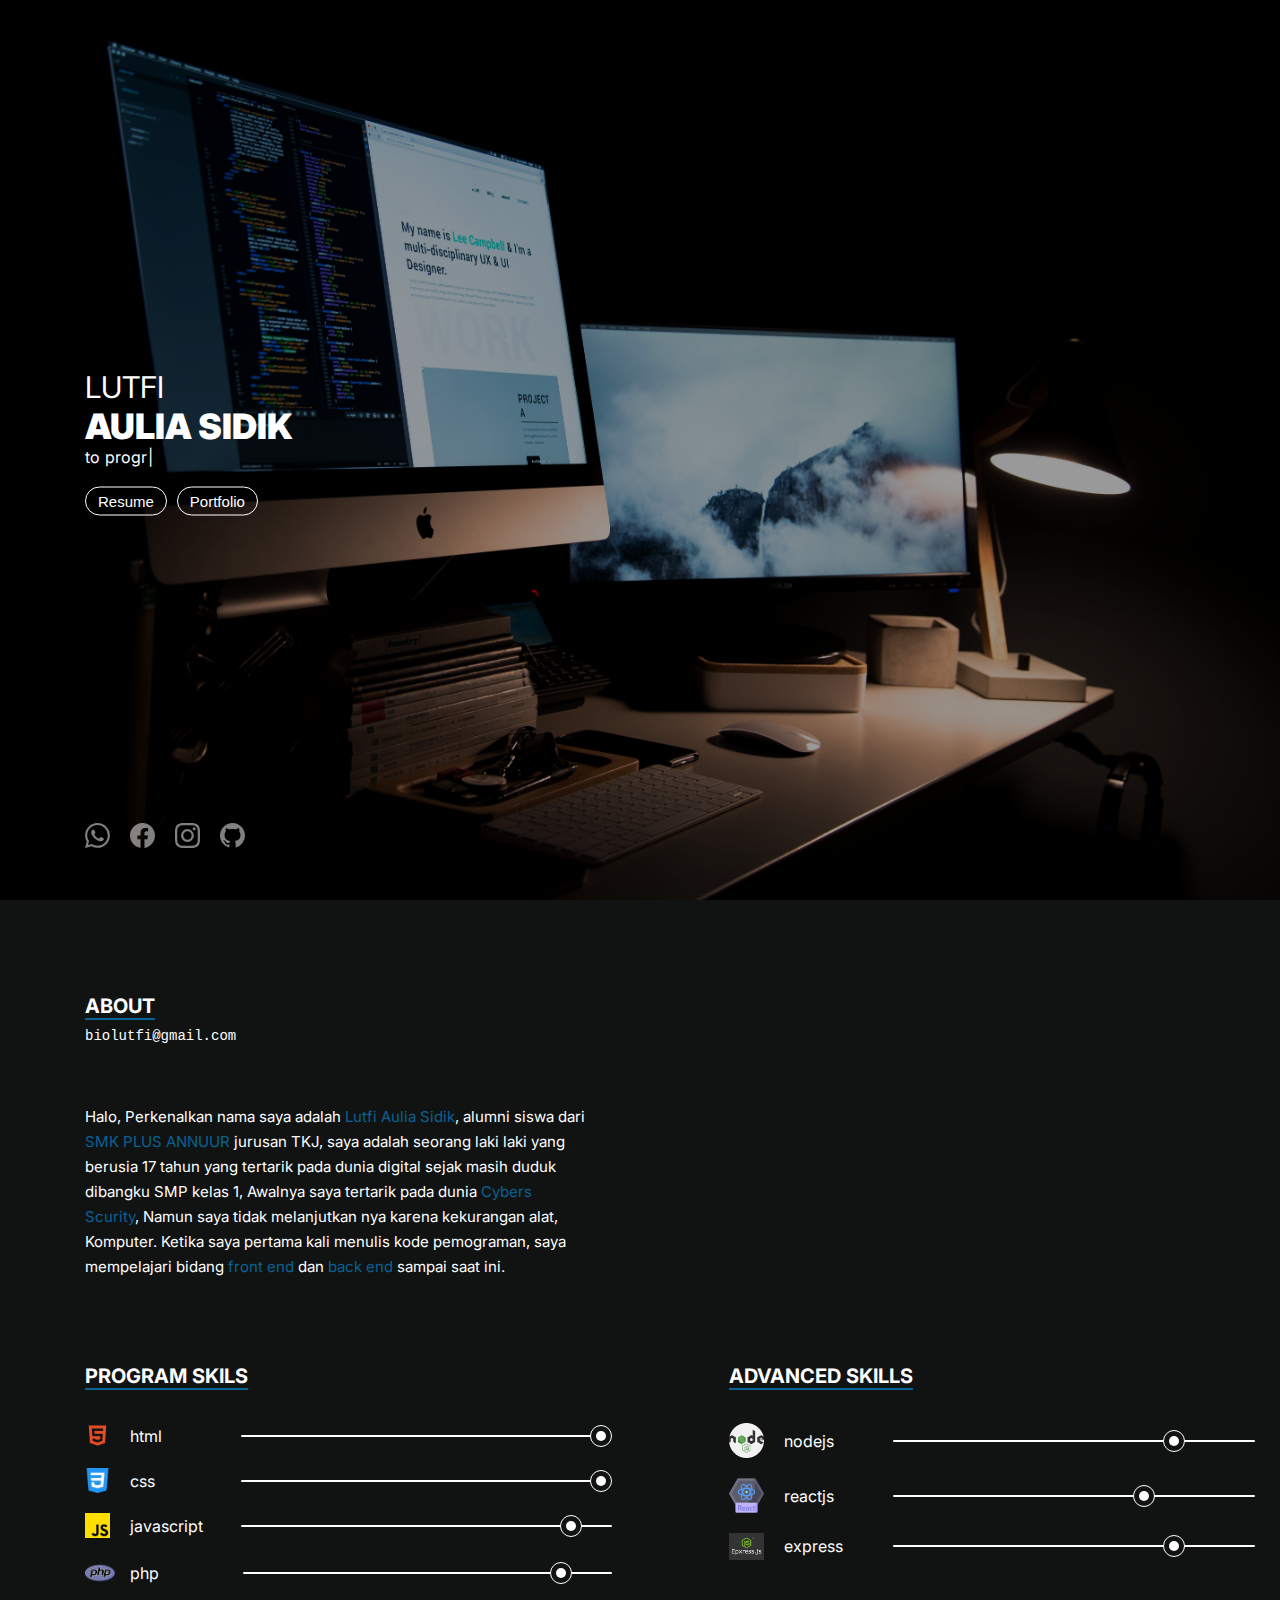
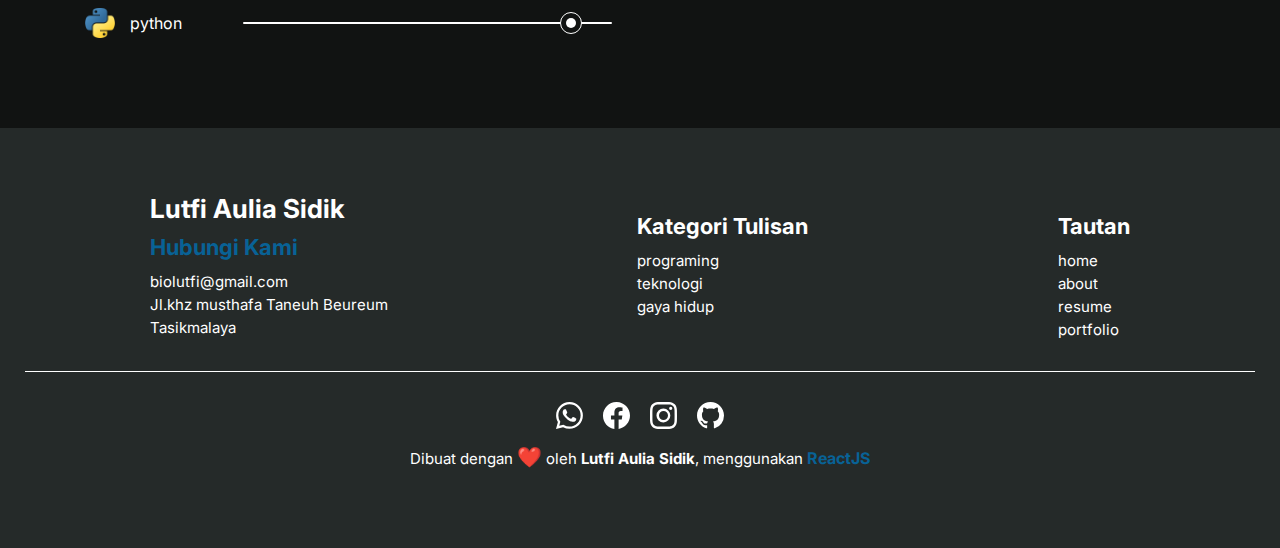
==== index.html @ 2c3f4a8e "a" ====
<!doctype html><html lang="en"><head><meta charset="utf-8"/><link rel="icon" href="/favicon.ico"/><meta name="viewport" content="width=device-width,initial-scale=1"/><meta name="theme-color" content="#111312"/><title>web portfolio | lutfi aulia sidik</title><script defer="defer" src="/static/js/main.6907d106.js"></script><link href="/static/css/main.19823d0f.css" rel="stylesheet"></head><body><div id="root"></div></body></html>
---- static/css/main.19823d0f.css ----
@import url(http://fonts.cdnfonts.com/css/chunkfive);@import url(https://fonts.googleapis.com/css2?family=Inter:wght@200;300;400;500;600;700&display=swap);.container.about{padding:90px 25px 10px}.container.resume{padding:25px}.about div>h1,.resume div>h1{border-bottom:2px solid var(--color-light);color:var(--color-default);display:inline;font-size:20px;text-transform:uppercase}.about div>p:nth-child(2){color:var(--color-default);font-family:monospace;font-size:14px;padding:10px 0}.about div>p:nth-child(3){color:var(--color-default);font-size:15px;line-height:25px;padding:50px 0}.about div>p>span,.about div>p>span a{color:var(--color-light)}.resume>div>ul{padding:25px 0 55px}.resume>div>ul li img{display:block}.resume>div:first-child>ul li:first-child img,.resume>div:first-child>ul li:nth-child(2) img,.resume>div:first-child>ul li:nth-child(3) img{width:25px}.resume>div:first-child>ul li:nth-child(4) img,.resume>div:first-child>ul li:nth-child(5) img{width:30px}.resume>div>ul li{align-items:center;color:var(--color-default);display:flex;padding:10px 0}.resume>div>ul li:first-child,.resume>div>ul li:nth-child(2),.resume>div>ul li:nth-child(3){gap:20px}.resume>div>ul li:nth-child(4),.resume>div>ul li:nth-child(5){gap:15px}.resume>div>ul li>p{width:130px}.resume>div>ul li:nth-child(4)>p,.resume>div>ul li:nth-child(5)>p{width:140px}.resume>div>ul li>span{background:var(--color-default);border-radius:20px;display:inline-block;height:2px;position:relative;width:100%}.resume>div>ul li>span:before{background:var(--background-default);border:1px solid var(--color-default);height:20px;top:-10px;width:20px}.resume>div>ul li>span:after,.resume>div>ul li>span:before{border-radius:50%;content:"";display:block;position:absolute}.resume>div>ul li>span:after{background:var(--color-default);height:10px;left:6px;top:-4px;width:10px}.resume>div:first-child>ul li:first-child>span:before,.resume>div:first-child>ul li:nth-child(2)>span:before{right:0}.resume>div:first-child>ul li:first-child>span:after,.resume>div:first-child>ul li:nth-child(2)>span:after{left:calc(100% - 16px)}.resume>div:first-child>ul li:nth-child(3)>span:before{right:30px}.resume>div:first-child>ul li:nth-child(3)>span:after{left:calc(100% - 46px)}.resume>div:first-child>ul li:nth-child(4)>span:before{right:40px}.resume>div:first-child>ul li:nth-child(4)>span:after{left:calc(100% - 56px)}.resume>div:first-child>ul li:nth-child(5)>span:before{right:30px}.resume>div:first-child>ul li:nth-child(5)>span:after{left:calc(100% - 46px)}.resume>div:nth-child(2)>ul li img{width:35px}.resume>div:nth-child(2)>ul li:first-child>span:before{right:70px}.resume>div:nth-child(2)>ul li:first-child>span:after{left:calc(100% - 86px)}.resume>div:nth-child(2)>ul li:nth-child(2)>span:before{right:100px}.resume>div:nth-child(2)>ul li:nth-child(2)>span:after{left:calc(100% - 116px)}.resume>div:nth-child(2)>ul li:nth-child(3)>span:before{right:70px}.resume>div:nth-child(2)>ul li:nth-child(3)>span:after{left:calc(100% - 86px)}@media screen and (min-width:700px){.container.about,.container.resume{padding-left:35px}.container.about>div{max-width:500px}.resume{display:flex;gap:10%;justify-content:space-between}.resume>div{width:100%}}@media screen and (min-width:1035px){.container.about,.container.resume{padding-left:55px}}@media screen and (min-width:1200px){.container.about,.container.resume{padding-left:85px}}.container.nav{-webkit-backdrop-filter:blur(3px);backdrop-filter:blur(3px);background:rgba(17,19,18,.3);border-bottom:.8px solid #000;padding:20px 25px;position:fixed;top:0;-webkit-transform:translateY(-200px);transform:translateY(-200px);transition:all .5s ease;width:100%;z-index:999}.container.nav.nav-active{-webkit-transform:translateY(0);transform:translateY(0)}.nav>ul{display:flex;justify-content:space-between}.nav>ul li{color:var(--color-default);cursor:pointer;font-size:15px;text-transform:capitalize}.container.header figure>figcaption{padding:0 25px}.header>figure{position:relative}.header>figure img{-webkit-filter:brightness(.6);filter:brightness(.6);height:100vh;object-fit:cover;width:100%}.header>figure figcaption{position:absolute;top:50%;-webkit-transform:translateY(-50%);transform:translateY(-50%)}.header>figure figcaption p{color:var(--color-default)}.header>figure figcaption p:first-child{font-size:30px;text-transform:uppercase}.header>figure figcaption p:first-child>span{display:flex;font-size:35px;font-weight:900}.header>figure figcaption>ul{display:flex;gap:10px;margin:20px 0}.header>figure figcaption>ul li button{background:transparent;border:1px solid var(--color-default);border-radius:20px;color:var(--color-default);cursor:pointer;font-size:15px;padding:5px 12px;text-transform:capitalize}.header>figure figcaption p:nth-child(2){display:flex;gap:5px}.icons{bottom:50px;left:25px;position:absolute;z-index:999}.icons ul{display:flex;gap:20px}.icons ul li a{color:hsla(0,0%,100%,.5);display:block;font-size:25px}@media screen and (min-width:700px){.container.header figure>figcaption,.container.nav{padding-left:35px}.icons{left:35px}.nav>ul{gap:50px;justify-content:flex-start}}@media screen and (min-width:1035px){.container.header figure>figcaption,.container.nav{padding-left:55px}.icons{left:55px}}@media screen and (min-width:1200px){.container.header figure>figcaption,.container.nav{padding-left:85px}.icons{left:85px}}.container.buttonArrow{-webkit-backdrop-filter:blur(3px);backdrop-filter:blur(3px);background:hsla(0,0%,100%,.3);border-radius:50%;bottom:25px;height:50px;opacity:0;position:fixed;right:25px;-webkit-transform:scale(0);transform:scale(0);transition:all .3s ease;width:50px;z-index:999}.buttonArrow{color:var(--background-default);font-size:25px;line-height:55px;text-align:center}.container.buttonArrow.button-active{opacity:1;-webkit-transform:scale(1);transform:scale(1)}.container.footer{background:#252a29;padding:65px 25px}.footer ul h1{color:var(--color-default);font-size:26px;text-transform:capitalize}.footer ul:first-child h2{color:var(--color-light);font-size:22px;margin:10px 0;text-transform:capitalize}.footer ul li{color:var(--color-default);font-size:15px;line-height:23px}.footer ul:nth-child(2) h2,.footer ul:nth-child(3) h2{color:var(--color-default);font-size:22px;margin:20px 0 10px;text-transform:capitalize}.footer>span{background:var(--color-default);display:block;height:1px;margin:30px 0;width:100%}#icons ul{display:flex;gap:20px;justify-content:center}#icons ul li{font-size:27px}#icons ul li a,#icons>p{color:var(--color-default)}#icons>p{font-size:15px;margin:14px 0;text-align:center}#icons p span:first-child{color:red;font-size:20px}#icons p span:nth-child(2){font-weight:700}#icons p span:nth-child(3){color:var(--color-light);font-size:16px;font-weight:700}@media screen and (min-width:700px){.footer div:first-child{align-items:flex-start;display:flex;justify-content:space-around}}*{box-sizing:border-box;list-style:none;margin:0;padding:0;text-decoration:none}:root{--color-default:#fff;--color-dark:#0f172a;--color-light:#086296;--background-default:#111312}body{background:#111312;background:var(--background-default);font-family:Inter,sans-serif}
/*# sourceMappingURL=main.19823d0f.css.map*/
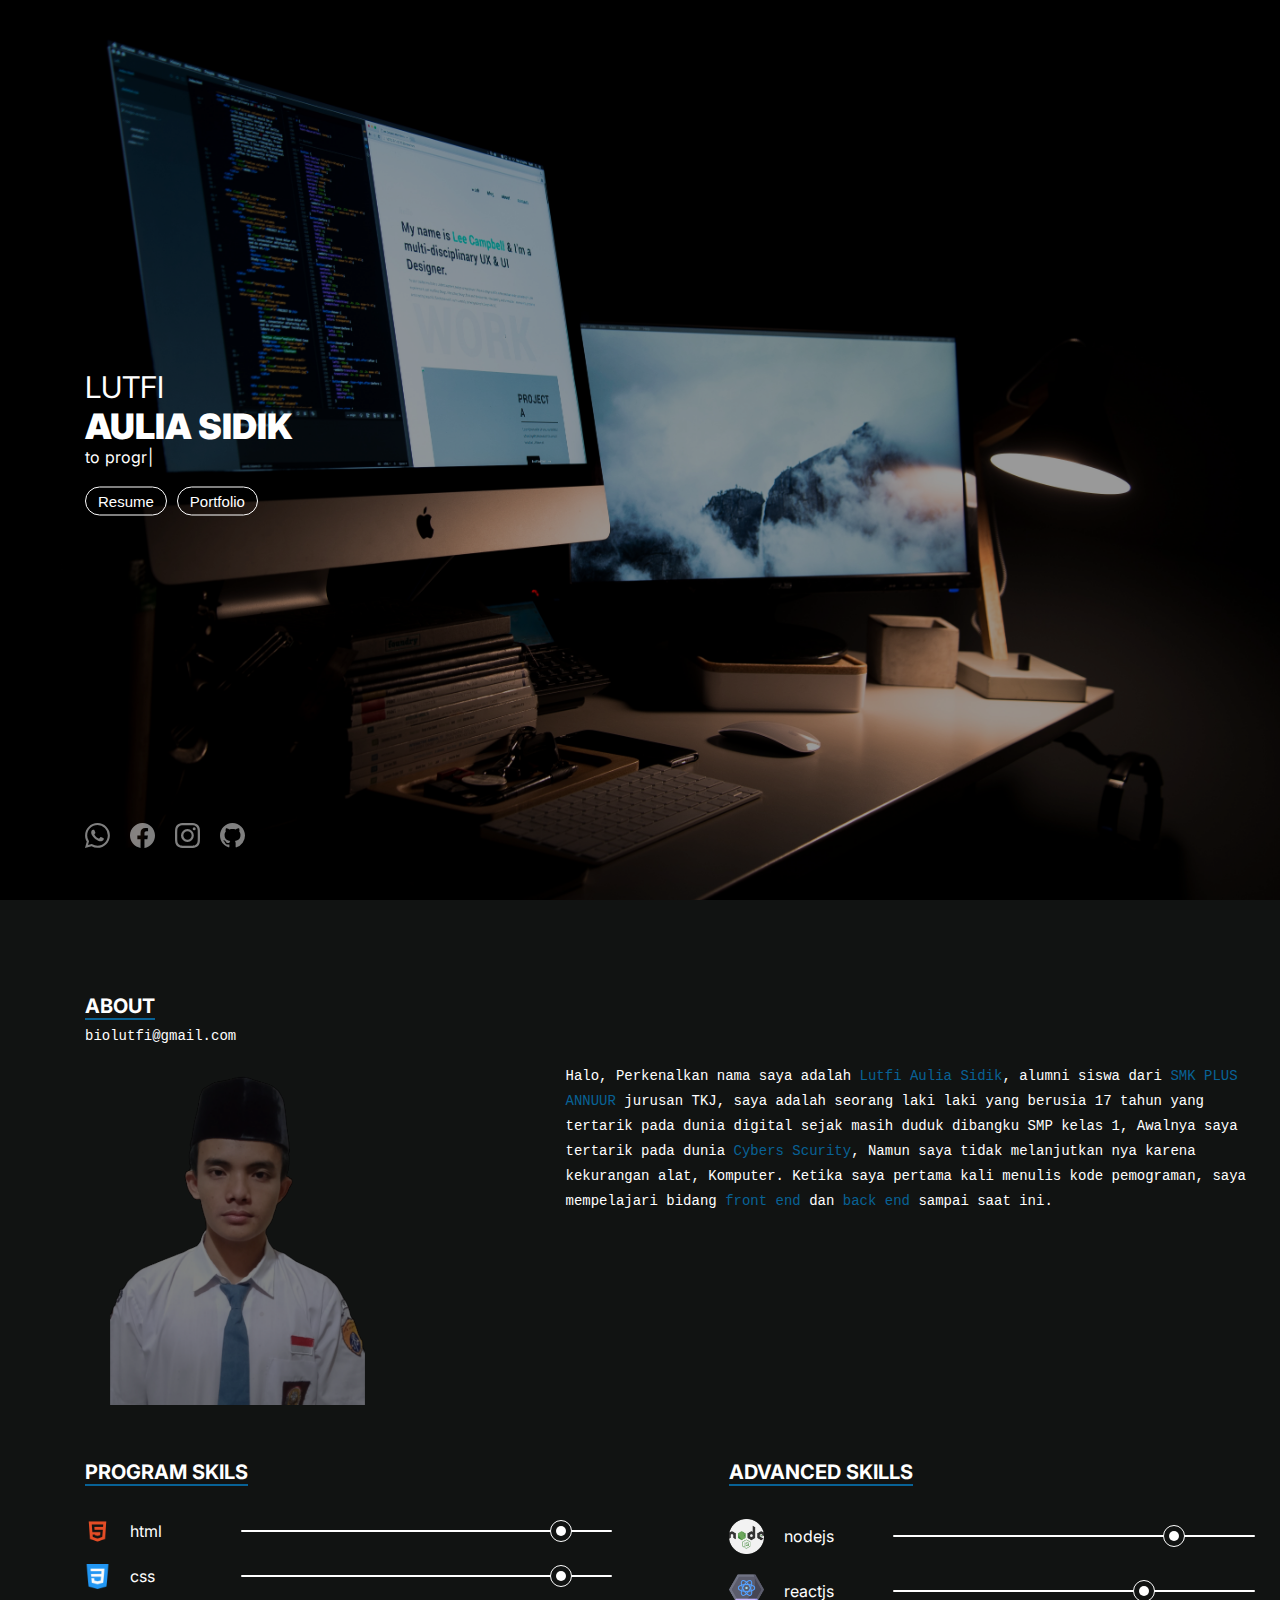
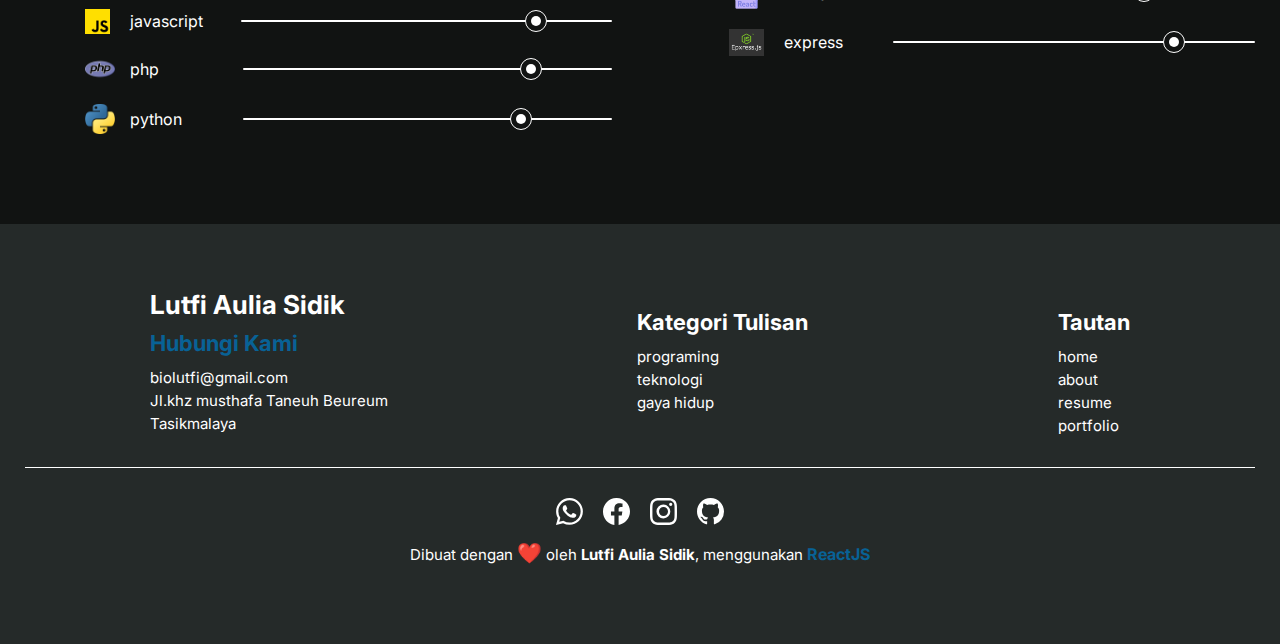
==== commit 7a6c7b72: "update" ====
--- a/index.html
+++ b/index.html
@@ -1 +1 @@
-<!doctype html><html lang="en"><head><meta charset="utf-8"/><link rel="icon" href="/favicon.ico"/><meta name="viewport" content="width=device-width,initial-scale=1"/><meta name="theme-color" content="#111312"/><title>web portfolio | lutfi aulia sidik</title><script defer="defer" src="/static/js/main.6907d106.js"></script><link href="/static/css/main.19823d0f.css" rel="stylesheet"></head><body><div id="root"></div></body></html>+<!doctype html><html lang="en"><head><meta charset="utf-8"/><link rel="icon" href="/favicon.ico"/><meta name="viewport" content="width=device-width,initial-scale=1"/><meta name="theme-color" content="#111312"/><title>web portfolio | lutfi aulia sidik</title><script defer="defer" src="/static/js/main.17528e12.js"></script><link href="/static/css/main.4980f3fd.css" rel="stylesheet"></head><body><div id="root"></div></body></html>--- a/static/css/main.4980f3fd.css
+++ b/static/css/main.4980f3fd.css
@@ -0,0 +1,2 @@
+@import url(http://fonts.cdnfonts.com/css/chunkfive);@import url(https://fonts.googleapis.com/css2?family=Inter:wght@200;300;400;500;600;700&display=swap);.container.about{padding:90px 25px 10px}.container.resume{padding:25px}.about div h1,.resume div h1{border-bottom:2px solid var(--color-light);color:var(--color-default);display:inline;font-size:20px;text-transform:uppercase}.about div p:nth-child(2){color:var(--color-default);font-family:monospace;font-size:14px;padding:10px 0}.flex p{color:var(--color-default);font-size:15px;line-height:25px;padding:50px 0}.about div div p>span,.about div div p>span a{color:var(--color-light)}.flex figure img{display:block;-webkit-filter:brightness(.5);filter:brightness(.5);margin:20px 0;width:305px}.resume>div>ul{padding:25px 0 55px}.resume>div>ul li img{display:block}.resume>div:first-child>ul li:first-child img,.resume>div:first-child>ul li:nth-child(2) img,.resume>div:first-child>ul li:nth-child(3) img{width:25px}.resume>div:first-child>ul li:nth-child(4) img,.resume>div:first-child>ul li:nth-child(5) img{width:30px}.resume>div>ul li{align-items:center;color:var(--color-default);display:flex;padding:10px 0}.resume>div>ul li:first-child,.resume>div>ul li:nth-child(2),.resume>div>ul li:nth-child(3){gap:20px}.resume>div>ul li:nth-child(4),.resume>div>ul li:nth-child(5){gap:15px}.resume>div>ul li>p{width:130px}.resume>div>ul li:nth-child(4)>p,.resume>div>ul li:nth-child(5)>p{width:140px}.resume>div>ul li>span{background:var(--color-default);border-radius:20px;display:inline-block;height:2px;position:relative;width:100%}.resume>div>ul li>span:before{background:var(--background-default);border:1px solid var(--color-default);height:20px;top:-10px;width:20px}.resume>div>ul li>span:after,.resume>div>ul li>span:before{border-radius:50%;content:"";display:block;position:absolute}.resume>div>ul li>span:after{background:var(--color-default);height:10px;left:6px;top:-4px;width:10px}.resume>div:first-child>ul li:first-child>span:before,.resume>div:first-child>ul li:nth-child(2)>span:before{right:40px}.resume>div:first-child>ul li:first-child>span:after,.resume>div:first-child>ul li:nth-child(2)>span:after{left:calc(100% - 56px)}.resume>div:first-child>ul li:nth-child(3)>span:before{right:65px}.resume>div:first-child>ul li:nth-child(3)>span:after{left:calc(100% - 81px)}.resume>div:first-child>ul li:nth-child(4)>span:before{right:70px}.resume>div:first-child>ul li:nth-child(4)>span:after{left:calc(100% - 86px)}.resume>div:first-child>ul li:nth-child(5)>span:before{right:80px}.resume>div:first-child>ul li:nth-child(5)>span:after{left:calc(100% - 96px)}.resume>div:nth-child(2)>ul li img{width:35px}.resume>div:nth-child(2)>ul li:first-child>span:before{right:70px}.resume>div:nth-child(2)>ul li:first-child>span:after{left:calc(100% - 86px)}.resume>div:nth-child(2)>ul li:nth-child(2)>span:before{right:100px}.resume>div:nth-child(2)>ul li:nth-child(2)>span:after{left:calc(100% - 116px)}.resume>div:nth-child(2)>ul li:nth-child(3)>span:before{right:70px}.resume>div:nth-child(2)>ul li:nth-child(3)>span:after{left:calc(100% - 86px)}@media screen and (min-width:700px){.container.about,.container.resume{padding-left:35px}.resume{display:flex;gap:10%;justify-content:space-between}.resume>div{width:100%}.flex{align-items:flex-start;display:flex;gap:15%;justify-content:space-around}}@media screen and (min-width:1035px){.container.about,.container.resume{padding-left:55px}}@media screen and (min-width:1200px){.container.about,.container.resume{padding-left:85px}}.container.nav{-webkit-backdrop-filter:blur(3px);backdrop-filter:blur(3px);background:rgba(17,19,18,.3);border-bottom:.8px solid #000;padding:20px 25px;position:fixed;top:0;-webkit-transform:translateY(-200px);transform:translateY(-200px);transition:all .5s ease;width:100%;z-index:999}.container.nav.nav-active{-webkit-transform:translateY(0);transform:translateY(0)}.nav>ul{display:flex;justify-content:space-between}.nav>ul li{color:var(--color-default);cursor:pointer;font-size:15px;text-transform:capitalize}.container.header figure>figcaption{padding:0 25px}.header>figure{position:relative}.header>figure img{-webkit-filter:brightness(.6);filter:brightness(.6);height:100vh;object-fit:cover;width:100%}.header>figure figcaption{position:absolute;top:50%;-webkit-transform:translateY(-50%);transform:translateY(-50%)}.header>figure figcaption p{color:var(--color-default)}.header>figure figcaption p:first-child{font-size:30px;text-transform:uppercase}.header>figure figcaption p:first-child>span{display:flex;font-size:35px;font-weight:900}.header>figure figcaption>ul{display:flex;gap:10px;margin:20px 0}.header>figure figcaption>ul li button{background:transparent;border:1px solid var(--color-default);border-radius:20px;color:var(--color-default);cursor:pointer;font-size:15px;padding:5px 12px;text-transform:capitalize}.header>figure figcaption p:nth-child(2){display:flex;gap:5px}.icons{bottom:50px;left:25px;position:absolute;z-index:999}.icons ul{display:flex;gap:20px}.icons ul li a{color:hsla(0,0%,100%,.5);display:block;font-size:25px}@media screen and (min-width:700px){.container.header figure>figcaption,.container.nav{padding-left:35px}.icons{left:35px}.nav>ul{gap:50px;justify-content:flex-start}}@media screen and (min-width:1035px){.container.header figure>figcaption,.container.nav{padding-left:55px}.icons{left:55px}}@media screen and (min-width:1200px){.container.header figure>figcaption,.container.nav{padding-left:85px}.icons{left:85px}}.container.buttonArrow{-webkit-backdrop-filter:blur(3px);backdrop-filter:blur(3px);background:hsla(0,0%,100%,.3);border-radius:50%;bottom:25px;height:50px;opacity:0;position:fixed;right:25px;-webkit-transform:scale(0);transform:scale(0);transition:all .3s ease;width:50px;z-index:999}.buttonArrow{color:var(--background-default);font-size:25px;line-height:55px;text-align:center}.container.buttonArrow.button-active{opacity:1;-webkit-transform:scale(1);transform:scale(1)}.container.footer{background:#252a29;padding:65px 25px}.footer ul h1{color:var(--color-default);font-size:26px;text-transform:capitalize}.footer ul:first-child h2{color:var(--color-light);font-size:22px;margin:10px 0;text-transform:capitalize}.footer ul li{color:var(--color-default);font-size:15px;line-height:23px}.footer ul:nth-child(2) h2,.footer ul:nth-child(3) h2{color:var(--color-default);font-size:22px;margin:20px 0 10px;text-transform:capitalize}.footer>span{background:var(--color-default);display:block;height:1px;margin:30px 0;width:100%}#icons ul{display:flex;gap:20px;justify-content:center}#icons ul li{font-size:27px}#icons ul li a,#icons>p{color:var(--color-default)}#icons>p{font-size:15px;margin:14px 0;text-align:center}#icons p span:first-child{color:red;font-size:20px}#icons p span:nth-child(2){font-weight:700}#icons p span:nth-child(3){color:var(--color-light);font-size:16px;font-weight:700}@media screen and (min-width:700px){.footer div:first-child{align-items:flex-start;display:flex;justify-content:space-around}}*{box-sizing:border-box;list-style:none;margin:0;padding:0;text-decoration:none}:root{--color-default:#fff;--color-dark:#0f172a;--color-light:#086296;--background-default:#111312}body{background:#111312;background:var(--background-default);font-family:Inter,sans-serif}
+/*# sourceMappingURL=main.4980f3fd.css.map*/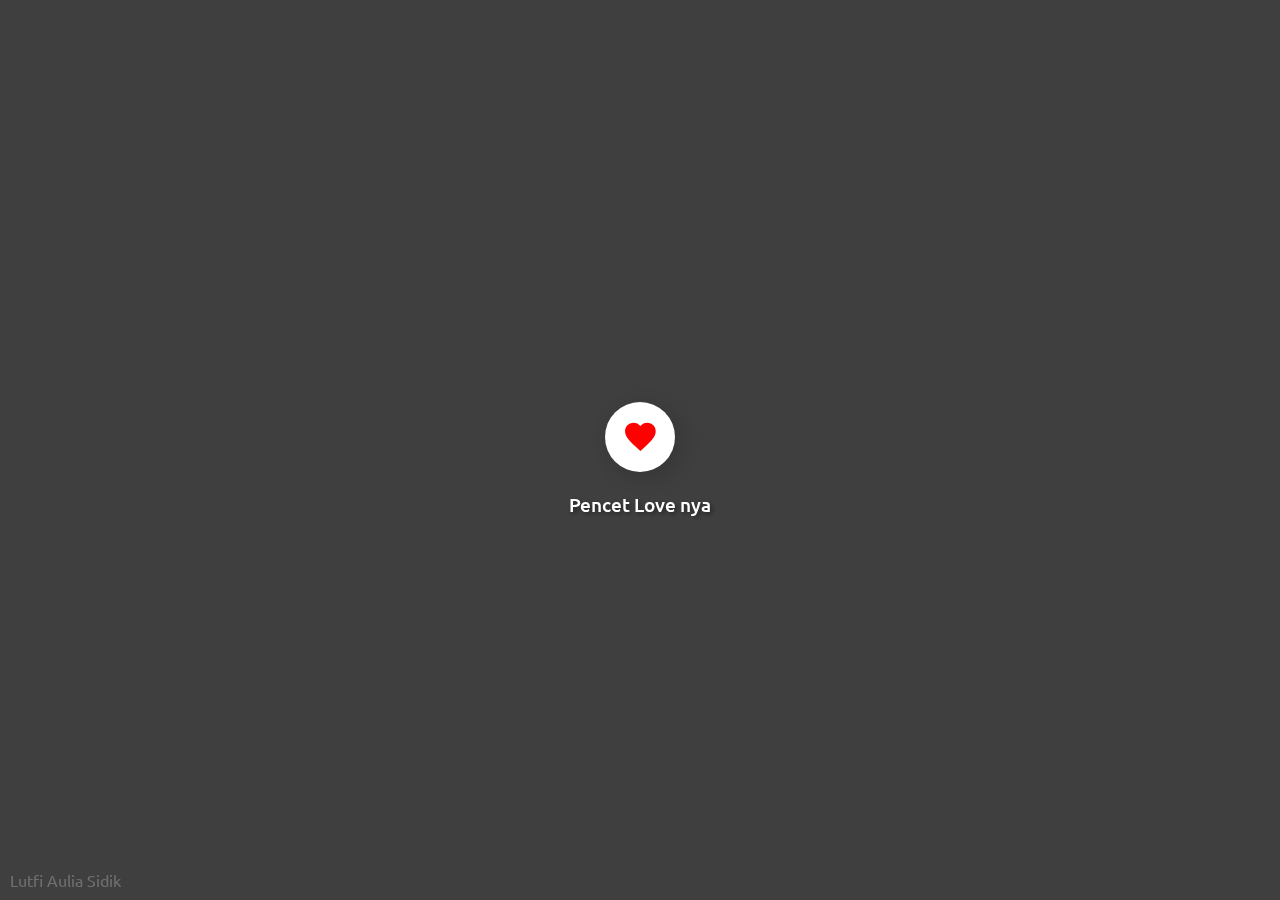
==== commit dcc30ffd: "Update and rename ultah.html to index.html" ====
--- a/index.html
+++ b/index.html
@@ -1 +1,152 @@
-<!doctype html><html lang="en"><head><meta charset="utf-8"/><link rel="icon" href="/favicon.ico"/><meta name="viewport" content="width=device-width,initial-scale=1"/><meta name="theme-color" content="#111312"/><title>web portfolio | lutfi aulia sidik</title><script defer="defer" src="/static/js/main.17528e12.js"></script><link href="/static/css/main.4980f3fd.css" rel="stylesheet"></head><body><div id="root"></div></body></html>+<!DOCTYPE html>
+<html lang="en">
+  <head>
+    <meta charset="UTF-8" />
+    <meta http-equiv="X-UA-Compatible" content="IE=edge" />
+    <meta name="viewport" content="width=device-width, initial-scale=1.0" />
+    <link rel="preconnect" href="https://fonts.googleapis.com" /><link rel="preconnect" href="https://fonts.gstatic.com" crossorigin /><link rel="stylesheet" href="https://fonts.googleapis.com/icon?family=Material+Icons+Sharp" /><script src="https://ajax.googleapis.com/ajax/libs/jquery/3.5.1/jquery.min.js"></script><script src="https://cdn.jsdelivr.net/npm/sweetalert2@11.4.4/dist/sweetalert2.all.min.js"></script><style>@import url("https://fonts.googleapis.com/icon?family=Material+Icons+Sharp"); @import url("https://fonts.googleapis.com/css2?family=Ubuntu:wght@400;500;700&display=swap"); * { padding: 0; margin: 0; font-family: "Ubuntu"; } p.cr { position: fixed; z-index: 9998; bottom: 10px; left: 10px; color: white; opacity: 0.25; display: block; font-size: 0.9;} p.cr::after { content: "Lutfi Aulia Sidik"; } .preload { position: fixed; z-index: 9999; top: 0; bottom: 0; left: 0; right: 0; background: black; display: flex; justify-content: center; align-items: center; } .preload p { color: #fff; animation: load 3s ease; -webkit-animation: load 1s ease infinite; } @keyframes load { 0% { opacity: 1; } 50% { opacity: 0.2; } 100% { opacity: 1; } } .bg { position: fixed; z-index: -1; top: 0; left: 0; bottom: 0; right: 0; background-color: black; } .content .open { position: fixed; z-index: 10; top: 0; left: 0; right: 0; bottom: 0; display: flex; align-items: center; justify-content: center; overflow-x: hidden; background-color: black; background-size: cover; } .content .open div { display: flex; flex-direction: column; align-items: center; justify-content: center; } .content .open div.lope { height: 70px; width: 70px; margin: 20px 0; background: rgb(255, 255, 255); display: flex; align-items: center; justify-content: center; cursor: pointer; border-radius: 50%; -webkit-border-radius: 50%; -moz-border-radius: 50%; -ms-border-radius: 50%; -o-border-radius: 50%; animation: anm 1s infinite ease; -webkit-animation: anm 1s infinite ease; box-shadow: 5px 5px 30px rgba(0, 0, 0, 0.2); } .content .open i { font-size: 2.3em; color: red; } .content .open h3 { font-weight: 500; color: white; text-shadow: 2px 2px 5px rgba(0, 0, 0, 0.5); } .content .main .foto { width: 200px; margin: auto; margin-top: 50px; padding: 10px; box-sizing: border-box; border-radius: 30px; display: flex; justify-content: center; align-items: center; border: white 4px dashed; transform: rotateY(90deg); -webkit-transform: rotateY(90deg); -moz-transform: rotateY(90deg); -ms-transform: rotateY(90deg); -o-transform: rotateY(90deg); opacity: 0; transition: all 1.5s ease; -webkit-transition: all 1.5s ease; -moz-transition: all 1.5s ease; -ms-transition: all 1.5s ease; -o-transition: all 1.5s ease; -webkit-border-radius: 30px; -moz-border-radius: 30px; -ms-border-radius: 30px; -o-border-radius: 30px; } .content .main .foto img { width: 100%; border-radius: 20px; -webkit-border-radius: 20px; -moz-border-radius: 20px; -ms-border-radius: 20px; -o-border-radius: 20px; } @keyframes anm { 0% { transform: scale(1); -webkit-transform: scale(1); -moz-transform: scale(1); -ms-transform: scale(1); -o-transform: scale(1); } 50% { transform: scale(1.05); -webkit-transform: scale(1.05); -moz-transform: scale(1.05); -ms-transform: scale(1.05); -o-transform: scale(1.05); } 100% { transform: scale(1); -webkit-transform: scale(1); -moz-transform: scale(1); -ms-transform: scale(1); -o-transform: scale(1); } } .main .hia { display: flex; justify-content: center; } .hai { margin: 30px auto 20px auto; font-size: 1.1em; font-weight: 500; color: white; display: inline-block; text-shadow: 2px 2px 5px rgba(0, 0, 0, 0.5); transition: all 0.7s; transform: translateY(20px); opacity: 0; -webkit-transition: all 0.7s; -moz-transition: all 0.7s; -ms-transition: all 0.7s; -o-transition: all 0.7s; -webkit-transform: translateY(20px); -moz-transform: translateY(20px); -ms-transform: translateY(20px); -o-transform: translateY(20px); } .pesan { font-size: 1.03em; margin: 0 15px; color: white; text-align: center; text-shadow: 2px 2px 5px rgba(0, 0, 0, 0.5); background: rgb(0, 0, 0, 0.2); padding: 25px; border-radius: 20px; border: dotted 4px white; opacity: 0; transition: all 2s ease; -webkit-transition: all 2s ease; -moz-transition: all 2s ease; -ms-transition: all 2s ease; -o-transition: all 2s ease; } .main .kado { transform: translateY(20px); -webkit-transform: translateY(20px); -moz-transform: translateY(20px); -ms-transform: translateY(20px); -o-transform: translateY(20px); transition: all 0.7s ease; -webkit-transition: all 0.7s ease; -moz-transition: all 0.7s ease; -ms-transition: all 0.7s ease; -o-transition: all 0.7s ease; opacity: 0; } .main .kado img { height: 60px; display: block; margin: 40px auto 0 auto; animation: loncat 5s infinite; -webkit-animation: loncat 3.5s infinite ease; } .main .kado p { font-size: 1em; text-align: center; margin-top: 10px; margin-bottom: 50px; color: #fff; text-shadow: 2px 2px 5px rgba(0, 0, 0, 0.5); } @keyframes loncat { 0% { transform: translateY(0); -webkit-transform: translateY(0); -moz-transform: translateY(0); -ms-transform: translateY(0); -o-transform: translateY(0); } 19% { transform: translateY(0); -webkit-transform: translateY(0); -moz-transform: translateY(0); -ms-transform: translateY(0); -o-transform: translateY(0); } 35% { transform: translateY(-10px); -webkit-transform: translateY(-10px); -moz-transform: translateY(-10px); -ms-transform: translateY(-10px); -o-transform: translateY(-10px); } 48% { transform: translateY(0); -webkit-transform: translateY(0); -moz-transform: translateY(0); -ms-transform: translateY(0); -o-transform: translateY(0); } 60% { transform: translateY(-7px); -webkit-transform: translateY(-7px); -moz-transform: translateY(-7px); -ms-transform: translateY(-7px); -o-transform: translateY(-7px); } 69% { transform: translateY(0); -webkit-transform: translateY(0); -moz-transform: translateY(0); -ms-transform: translateY(0); -o-transform: translateY(0); } 75% { transform: translateY(-5px); -webkit-transform: translateY(-5px); -moz-transform: translateY(-5px); -ms-transform: translateY(-5px); -o-transform: translateY(-5px); } 81% { transform: translateY(0); -webkit-transform: translateY(0); -moz-transform: translateY(0); -ms-transform: translateY(0); -o-transform: translateY(0); } 85% { transform: translateY(-3px); -webkit-transform: translateY(-3px); -moz-transform: translateY(-3px); -ms-transform: translateY(-3px); -o-transform: translateY(-3px); } 87% { transform: translateY(0); -webkit-transform: translateY(0); -moz-transform: translateY(0); -ms-transform: translateY(0); -o-transform: translateY(0); } 90% { transform: translateY(-1px); -webkit-transform: translateY(-1px); -moz-transform: translateY(-1px); -ms-transform: translateY(-1px); -o-transform: translateY(-1px); } 92% { transform: translateY(0); -webkit-transform: translateY(0); -moz-transform: translateY(0); -ms-transform: translateY(0); -o-transform: translateY(0); } 100% { transform: translateY(0); -webkit-transform: translateY(0); -moz-transform: translateY(0); -ms-transform: translateY(0); -o-transform: translateY(0); } } .modal { position: fixed; height: 100vh; width: 100vw; top: 60vh; opacity: 0; background: white; text-align: center; display: none; justify-content: center; padding-top: 100px; transition: all 300ms ease; -webkit-transition: all 300ms ease; -moz-transition: all 300ms ease; -ms-transition: all 300ms ease; -o-transition: all 300ms ease; } /* .modal .hadiah { display: none; } */ .modal i { position: absolute; right: 15px; top: 15px; font-weight: 900; cursor: pointer; font-size: 2em; transition: all 0.3s ease; -webkit-transition: all 0.3s ease; -moz-transition: all 0.3s ease; -ms-transition: all 0.3s ease; -o-transition: all 0.3s ease; } .modal h3 { font-size: 1.4em; color: rgb(56, 56, 56); } .modal p { font-size: 1.2em; margin-top: 5px; margin-bottom: 30px; color: rgb(56, 56, 56); } .modal .pilihkado div { background: rgb(245, 245, 245); border: dashed 3px #b983ff; display: inline-flex; position: relative; margin: 20px; padding: 20px; border-radius: 15px; cursor: pointer; -webkit-border-radius: 15px; -moz-border-radius: 15px; -ms-border-radius: 15px; -o-border-radius: 15px; transition: all 300ms ease; -webkit-transition: all 300ms ease; -moz-transition: all 300ms ease; -ms-transition: all 300ms ease; -o-transition: all 300ms ease; box-shadow: 3px 3px 10px rgba(0, 0, 0, 0.2); } .modal .pilihkado div:hover { transform: scale(0.98); box-shadow: none; -webkit-transform: scale(0.98); -moz-transform: scale(0.98); -ms-transform: scale(0.98); -o-transform: scale(0.98); } .modal .pilihkado img { height: 90px; } .modal .pilihkado p { font-weight: 600; font-size: 1em; position: absolute; margin: 0; left: 10px; bottom: 10px; padding: 4px 8px; background: white; border: 1px solid #b983ff; border-radius: 5px; -webkit-border-radius: 5px; -moz-border-radius: 5px; -ms-border-radius: 5px; -o-border-radius: 5px; } .border-radius { border-radius: 20px !important; padding: 20px 0 !important; -webkit-border-radius: 20px !important; -moz-border-radius: 20px !important; -ms-border-radius: 20px !important; -o-border-radius: 20px !important; } .border-radius h2 { font-size: 1.6em !important; } .border-radius .swal2-confirm { color: white !important; background: #b983ff !important; border-radius: 10px !important; -webkit-border-radius: 10px !important; -moz-border-radius: 10px !important; -ms-border-radius: 10px !important; -o-border-radius: 10px !important; } </style>
+    <title>Special For You</title>
+  </head>
+  <body>
+    <div class="preload"><p>Loading dulu . . .</p></div>
+    <div class="bg"></div>
+    <div class="content">
+      <div class="open">
+        <div>
+          <div class="lope" onclick="ilang()">
+            <i class="love material-icons-sharp"> favorite </i>
+          </div>
+          <h3>Pencet Love nya</h3>
+        </div>
+      </div>
+      <div class="main">
+        <div class="foto">
+          <div class="img"><img style="width: 150px; height: 200px; object-fit: cover;" src="" class="fotoku" /></div>
+        </div>
+        <div class="hia">
+          <h4 class="hai"></h4>
+        </div>
+        <p class="pesan"></p>
+        <div class="hadiah"></div>
+        <!-- <div class="kado"> -->
+        <!--   <img src="https://dekatutorial.github.io/kado_png.png" onclick="openModal()" alt="" /> -->
+        <!--   <p>Buka kadonya</p> -->
+        <!-- </div> -->
+      </div>
+      <div class="modal">
+        <i onclick="closeModal()" class="close material-icons-sharp"> close </i>
+        <div class="hadiah">
+          <h3>Aku punya sesuatu buat kamu</h3>
+          <p>Pilih salah satu ya ><</p>
+          <div class="pilihkado">
+            <div onclick="pilihHadiah(a)">
+              <img src="https://dekatutorial.github.io/kado_png.png" />
+              <p>1</p>
+            </div>
+            <div onclick="pilihHadiah(b)">
+              <img src="https://dekatutorial.github.io/kado_png.png" />
+              <p>2</p>
+            </div>
+            <div onclick="pilihHadiah(c)">
+              <img src="https://dekatutorial.github.io/kado_png.png" />
+              <p>3</p>
+            </div>
+            <div onclick="pilihHadiah(d)">
+              <img src="https://dekatutorial.github.io/kado_png.png" />
+              <p>4</p>
+            </div>
+          </div>
+        </div>
+      </div>
+    </div>
+    <script>
+
+      var background = "https://encrypted-tbn0.gstatic.com/images?q=tbn:ANd9GcTjBujivB1rWm93M0-HmdXqJo_1-NRNHIZEZQ&usqp=CAU";
+      var foto = "ayu-1.jpg";
+      var musik = "https://dekatutorial.github.io/Gellen%20Martadinata%20-%20Selamat%20Ulang%20Tahun.mp3";
+      var panggilan = "Ayudia Fitri >//<";
+      var ucapan = "Selamat ulang tahun yang ke 16 🎉, Kamu adalah hal terbaik yang pernah terjadi padaku. Kamu adalah orang termanis yang selalu pantas mendapatkan hal-hal terbaik di dunia. Selamat ulang tahun bocil ku dan mantan tersayang :v";
+
+      var hadiah1 = "HADIAH SATU";
+      var hadiah2 = "HADIAH DUA";
+      var hadiah3 = "HADIAH TIGA";
+      var hadiah4 = "HADIAH EMPAT";
+
+      var noWhatsapp = "6285803377531";
+
+      $(window).on("load", 
+         function () { $(".preload").fadeOut("slow"); 
+      });
+      var audio = new Audio(musik); 
+      audio.loop = true;
+      audio.autoplay = true;
+      var bg = document.querySelector(".bg");
+      var fotoku = document.querySelector(".foto");
+      var hai = document.querySelector(".hai");
+      var pesanku = document.querySelector(".pesan");
+      var open = document.querySelector(".open");
+      var modal = document.querySelector(".modal");
+      var kado = document.querySelector(".kado");
+      var hadiah = "";
+      hai.innerHTML = panggilan;
+      open.style = "background: linear-gradient(to right, rgba(0, 0, 0, 0.5), rgba(0, 0, 0, 0.5)), url('" + background + "');background-size: cover;";
+      bg.style = "background: linear-gradient(to right, rgba(0, 0, 0, 0.5), rgba(0, 0, 0, 0.5)), url('" + background + "');background-size: cover;";
+      document.querySelector(".fotoku").src = foto;
+      function ilang() { audio.play();
+         open.style = "transition: 1.5s ease-out all; opacity: 0; transform: scale(100) translateY(20px); filter: brightness(0);";
+         setTimeout(function () {
+            open.style = "display:none;";
+         }, 1500);
+         setTimeout(fotonya, 500);
+         setTimeout(haiku, 1300);
+         setTimeout(tampilPesan, 2000);
+      } function fotonya() {
+         fotoku.style = "opacity: 1; transform: rotateY(360deg);";
+      } function haiku() {
+         hai.style = "opacity: 1; transform: translateY(0px);";
+         setTimeout(function () {
+            hai.style = "opacity: 1; animation: anm 2s ease infinite;";
+         }, 700); 
+      } function tampilPesan() {
+         pesanku.style = "opacity: 1;";
+         typeWriter();
+      } function tampilKado() {
+         kado.style = "transform: translateY(0px); opacity: 1;";
+      } var i = 0;
+      var speed = 120;
+      var txt = ucapan;
+      function typeWriter() {
+         if (i < txt.length) {
+            pesanku.innerHTML += txt.charAt(i);
+            i++;
+            setTimeout(typeWriter, speed);
+         } else {
+            tampilKado();
+         } } function randomAngka() {
+         x = Math.random(); 
+         if (x >= 0 && x <= 0.25) {
+            return 0; 
+         } else if (x > 0.25 && x <= 0.5) { return 1; } else if (x > 0.5 && x <= 0.75) { return 2; } else { return 3; } } function acak() { a = randomAngka(); b = randomAngka(); if (b == a) { b = randomAngka(); acak(); } else { c = randomAngka(); if (c == a || c == b) { c = randomAngka(); acak(); } else { d = randomAngka(); if (d == a || d == b || d == c) { d = randomAngka(); acak(); } } } } var data = [hadiah1, hadiah2, hadiah3, hadiah4]; acak(); const swalo = Swal.mixin({ confirmButtonColor: "#23a542", allowOutsideClick: false, showCancelButton: false, customClass: { popup: "border-radius", }, });
+      function openModal() { 
+         if (hadiah == "") 
+      {
+            modal.style = "display: flex;";
+            setTimeout(function () {
+               modal.style = "display: flex;top: 0; opacity: 1;";
+            }, 10); 
+         } else {
+            swalo.fire({ title: "Kamu dapet "+hadiah, timer: 3000, confirmButtonColor: "#fff", timerProgressBar: true }); } } 
+      function closeModal() { modal.style = "top: 60vh;opacity: 0;display: flex;"; setTimeout(function () { modal.style = "display: none;"; }, 300); }
+      async function pilihHadiah(z) { hadiah = data[z]; 
+         await swalo.fire("Selamat kamu dapet " + hadiah); balas();
+      } async function balas() { 
+         var { value: pesan } = await swalo.fire({ title: "Tulis pesan", input: "text", confirmButtonText: "Kirim", });
+         if (pesan) { await swalo.fire("Kirim ke wa aku ya jawaban nya");
+            location.assign("https://api.whatsapp.com/send?phone=" + noWhatsapp + "&text=Hai, aku dapet " + hadiah + ".%0A %0AAku mau bilang, " + pesan);
+            modal.style = "top: 60vh;opacity: 0;display: flex;";
+            setTimeout(function () { modal.style = "display: none;"; },
+               300); } else { await swalo.fire({ confirmButtonText: "Iya deh", title: "Jangan dikosongin ya :)", }); 
+            balas(); } }
+    </script><p class="cr"></p>
+  </body>
+</html>
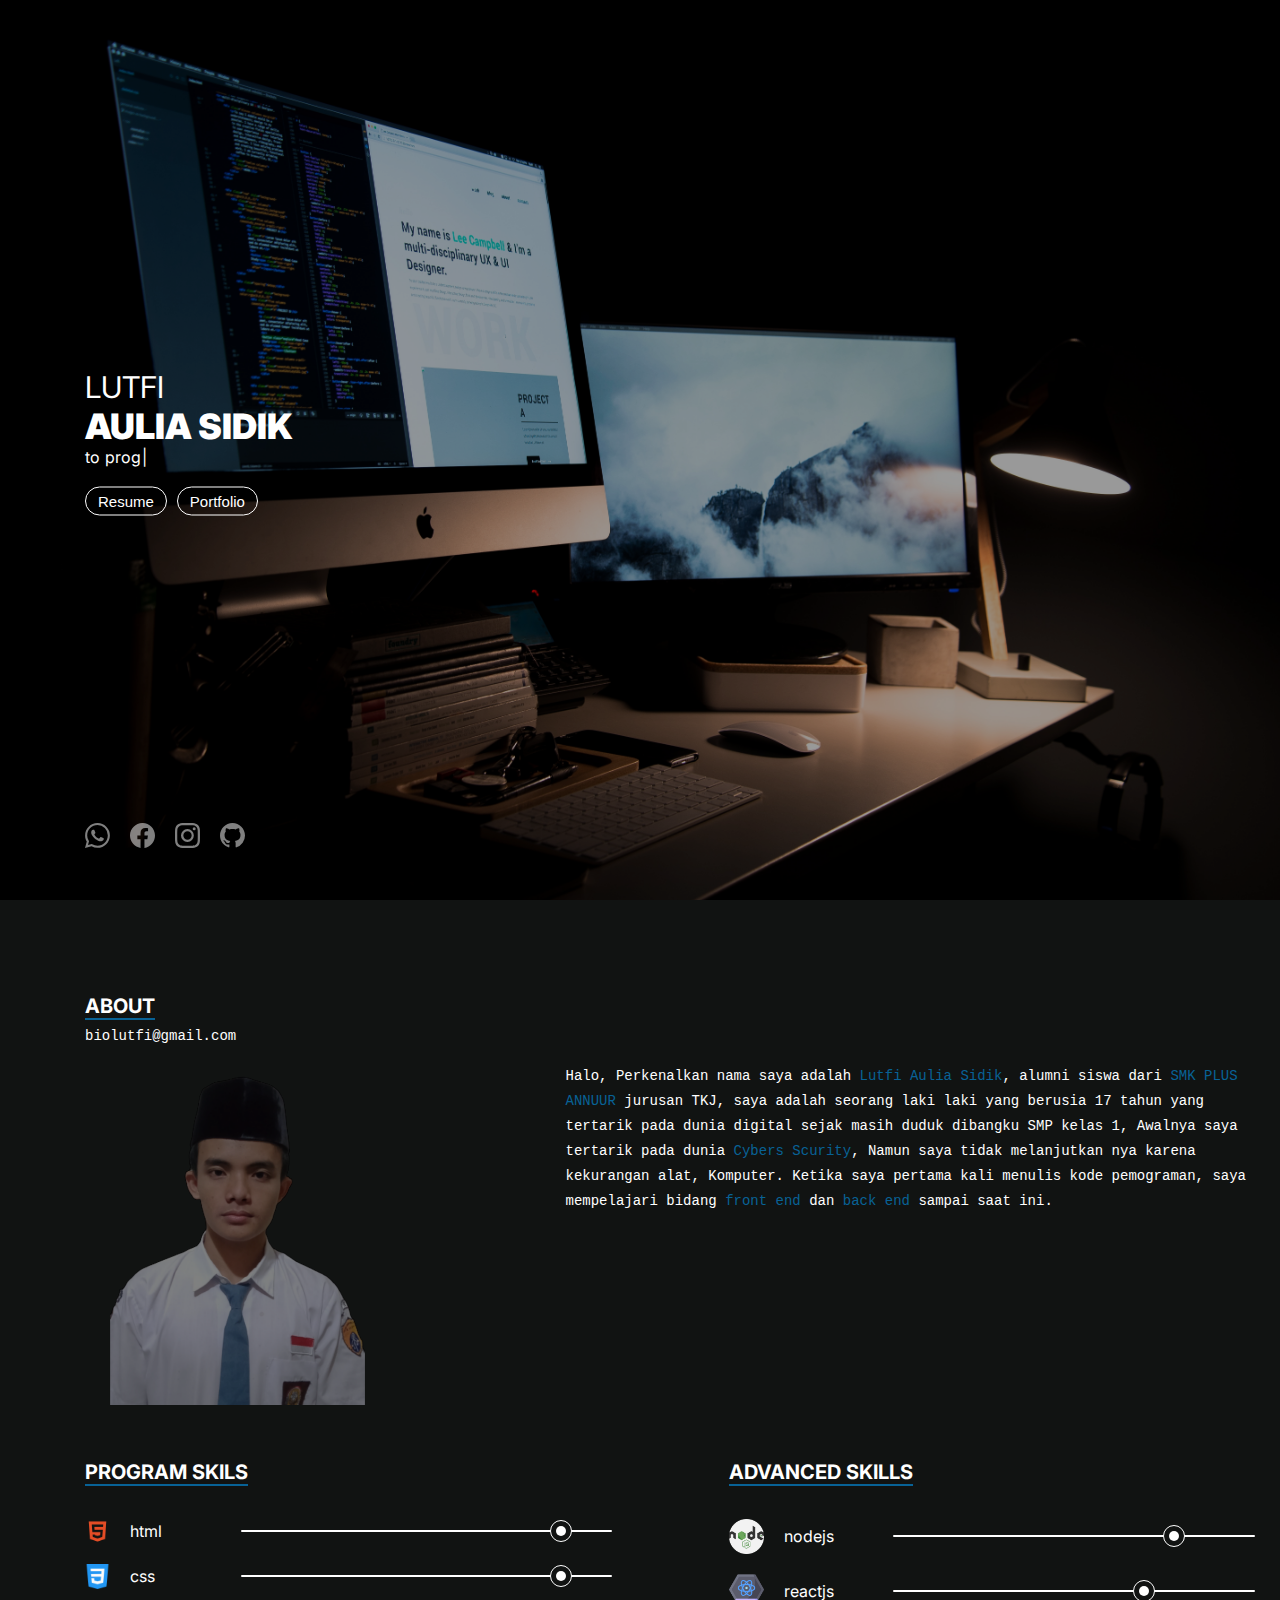
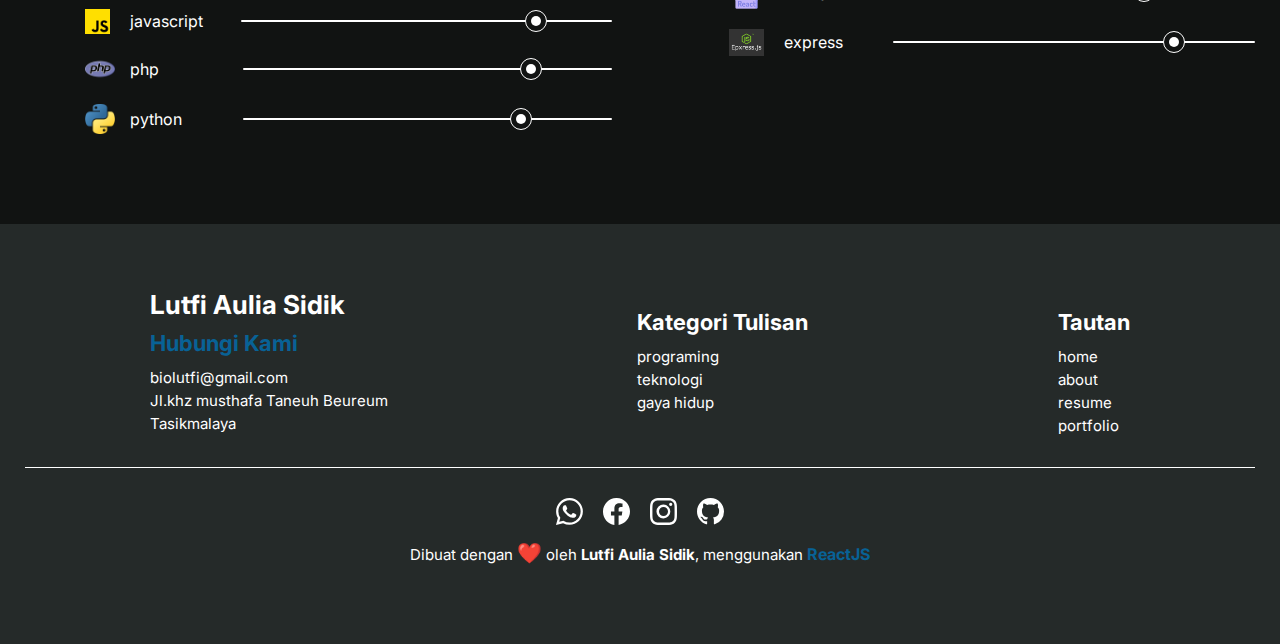
==== commit 90978c00: "Rename index1.html to index.html" ====
--- a/index.html
+++ b/index.html
@@ -1,152 +1 @@
-<!DOCTYPE html>
-<html lang="en">
-  <head>
-    <meta charset="UTF-8" />
-    <meta http-equiv="X-UA-Compatible" content="IE=edge" />
-    <meta name="viewport" content="width=device-width, initial-scale=1.0" />
-    <link rel="preconnect" href="https://fonts.googleapis.com" /><link rel="preconnect" href="https://fonts.gstatic.com" crossorigin /><link rel="stylesheet" href="https://fonts.googleapis.com/icon?family=Material+Icons+Sharp" /><script src="https://ajax.googleapis.com/ajax/libs/jquery/3.5.1/jquery.min.js"></script><script src="https://cdn.jsdelivr.net/npm/sweetalert2@11.4.4/dist/sweetalert2.all.min.js"></script><style>@import url("https://fonts.googleapis.com/icon?family=Material+Icons+Sharp"); @import url("https://fonts.googleapis.com/css2?family=Ubuntu:wght@400;500;700&display=swap"); * { padding: 0; margin: 0; font-family: "Ubuntu"; } p.cr { position: fixed; z-index: 9998; bottom: 10px; left: 10px; color: white; opacity: 0.25; display: block; font-size: 0.9;} p.cr::after { content: "Lutfi Aulia Sidik"; } .preload { position: fixed; z-index: 9999; top: 0; bottom: 0; left: 0; right: 0; background: black; display: flex; justify-content: center; align-items: center; } .preload p { color: #fff; animation: load 3s ease; -webkit-animation: load 1s ease infinite; } @keyframes load { 0% { opacity: 1; } 50% { opacity: 0.2; } 100% { opacity: 1; } } .bg { position: fixed; z-index: -1; top: 0; left: 0; bottom: 0; right: 0; background-color: black; } .content .open { position: fixed; z-index: 10; top: 0; left: 0; right: 0; bottom: 0; display: flex; align-items: center; justify-content: center; overflow-x: hidden; background-color: black; background-size: cover; } .content .open div { display: flex; flex-direction: column; align-items: center; justify-content: center; } .content .open div.lope { height: 70px; width: 70px; margin: 20px 0; background: rgb(255, 255, 255); display: flex; align-items: center; justify-content: center; cursor: pointer; border-radius: 50%; -webkit-border-radius: 50%; -moz-border-radius: 50%; -ms-border-radius: 50%; -o-border-radius: 50%; animation: anm 1s infinite ease; -webkit-animation: anm 1s infinite ease; box-shadow: 5px 5px 30px rgba(0, 0, 0, 0.2); } .content .open i { font-size: 2.3em; color: red; } .content .open h3 { font-weight: 500; color: white; text-shadow: 2px 2px 5px rgba(0, 0, 0, 0.5); } .content .main .foto { width: 200px; margin: auto; margin-top: 50px; padding: 10px; box-sizing: border-box; border-radius: 30px; display: flex; justify-content: center; align-items: center; border: white 4px dashed; transform: rotateY(90deg); -webkit-transform: rotateY(90deg); -moz-transform: rotateY(90deg); -ms-transform: rotateY(90deg); -o-transform: rotateY(90deg); opacity: 0; transition: all 1.5s ease; -webkit-transition: all 1.5s ease; -moz-transition: all 1.5s ease; -ms-transition: all 1.5s ease; -o-transition: all 1.5s ease; -webkit-border-radius: 30px; -moz-border-radius: 30px; -ms-border-radius: 30px; -o-border-radius: 30px; } .content .main .foto img { width: 100%; border-radius: 20px; -webkit-border-radius: 20px; -moz-border-radius: 20px; -ms-border-radius: 20px; -o-border-radius: 20px; } @keyframes anm { 0% { transform: scale(1); -webkit-transform: scale(1); -moz-transform: scale(1); -ms-transform: scale(1); -o-transform: scale(1); } 50% { transform: scale(1.05); -webkit-transform: scale(1.05); -moz-transform: scale(1.05); -ms-transform: scale(1.05); -o-transform: scale(1.05); } 100% { transform: scale(1); -webkit-transform: scale(1); -moz-transform: scale(1); -ms-transform: scale(1); -o-transform: scale(1); } } .main .hia { display: flex; justify-content: center; } .hai { margin: 30px auto 20px auto; font-size: 1.1em; font-weight: 500; color: white; display: inline-block; text-shadow: 2px 2px 5px rgba(0, 0, 0, 0.5); transition: all 0.7s; transform: translateY(20px); opacity: 0; -webkit-transition: all 0.7s; -moz-transition: all 0.7s; -ms-transition: all 0.7s; -o-transition: all 0.7s; -webkit-transform: translateY(20px); -moz-transform: translateY(20px); -ms-transform: translateY(20px); -o-transform: translateY(20px); } .pesan { font-size: 1.03em; margin: 0 15px; color: white; text-align: center; text-shadow: 2px 2px 5px rgba(0, 0, 0, 0.5); background: rgb(0, 0, 0, 0.2); padding: 25px; border-radius: 20px; border: dotted 4px white; opacity: 0; transition: all 2s ease; -webkit-transition: all 2s ease; -moz-transition: all 2s ease; -ms-transition: all 2s ease; -o-transition: all 2s ease; } .main .kado { transform: translateY(20px); -webkit-transform: translateY(20px); -moz-transform: translateY(20px); -ms-transform: translateY(20px); -o-transform: translateY(20px); transition: all 0.7s ease; -webkit-transition: all 0.7s ease; -moz-transition: all 0.7s ease; -ms-transition: all 0.7s ease; -o-transition: all 0.7s ease; opacity: 0; } .main .kado img { height: 60px; display: block; margin: 40px auto 0 auto; animation: loncat 5s infinite; -webkit-animation: loncat 3.5s infinite ease; } .main .kado p { font-size: 1em; text-align: center; margin-top: 10px; margin-bottom: 50px; color: #fff; text-shadow: 2px 2px 5px rgba(0, 0, 0, 0.5); } @keyframes loncat { 0% { transform: translateY(0); -webkit-transform: translateY(0); -moz-transform: translateY(0); -ms-transform: translateY(0); -o-transform: translateY(0); } 19% { transform: translateY(0); -webkit-transform: translateY(0); -moz-transform: translateY(0); -ms-transform: translateY(0); -o-transform: translateY(0); } 35% { transform: translateY(-10px); -webkit-transform: translateY(-10px); -moz-transform: translateY(-10px); -ms-transform: translateY(-10px); -o-transform: translateY(-10px); } 48% { transform: translateY(0); -webkit-transform: translateY(0); -moz-transform: translateY(0); -ms-transform: translateY(0); -o-transform: translateY(0); } 60% { transform: translateY(-7px); -webkit-transform: translateY(-7px); -moz-transform: translateY(-7px); -ms-transform: translateY(-7px); -o-transform: translateY(-7px); } 69% { transform: translateY(0); -webkit-transform: translateY(0); -moz-transform: translateY(0); -ms-transform: translateY(0); -o-transform: translateY(0); } 75% { transform: translateY(-5px); -webkit-transform: translateY(-5px); -moz-transform: translateY(-5px); -ms-transform: translateY(-5px); -o-transform: translateY(-5px); } 81% { transform: translateY(0); -webkit-transform: translateY(0); -moz-transform: translateY(0); -ms-transform: translateY(0); -o-transform: translateY(0); } 85% { transform: translateY(-3px); -webkit-transform: translateY(-3px); -moz-transform: translateY(-3px); -ms-transform: translateY(-3px); -o-transform: translateY(-3px); } 87% { transform: translateY(0); -webkit-transform: translateY(0); -moz-transform: translateY(0); -ms-transform: translateY(0); -o-transform: translateY(0); } 90% { transform: translateY(-1px); -webkit-transform: translateY(-1px); -moz-transform: translateY(-1px); -ms-transform: translateY(-1px); -o-transform: translateY(-1px); } 92% { transform: translateY(0); -webkit-transform: translateY(0); -moz-transform: translateY(0); -ms-transform: translateY(0); -o-transform: translateY(0); } 100% { transform: translateY(0); -webkit-transform: translateY(0); -moz-transform: translateY(0); -ms-transform: translateY(0); -o-transform: translateY(0); } } .modal { position: fixed; height: 100vh; width: 100vw; top: 60vh; opacity: 0; background: white; text-align: center; display: none; justify-content: center; padding-top: 100px; transition: all 300ms ease; -webkit-transition: all 300ms ease; -moz-transition: all 300ms ease; -ms-transition: all 300ms ease; -o-transition: all 300ms ease; } /* .modal .hadiah { display: none; } */ .modal i { position: absolute; right: 15px; top: 15px; font-weight: 900; cursor: pointer; font-size: 2em; transition: all 0.3s ease; -webkit-transition: all 0.3s ease; -moz-transition: all 0.3s ease; -ms-transition: all 0.3s ease; -o-transition: all 0.3s ease; } .modal h3 { font-size: 1.4em; color: rgb(56, 56, 56); } .modal p { font-size: 1.2em; margin-top: 5px; margin-bottom: 30px; color: rgb(56, 56, 56); } .modal .pilihkado div { background: rgb(245, 245, 245); border: dashed 3px #b983ff; display: inline-flex; position: relative; margin: 20px; padding: 20px; border-radius: 15px; cursor: pointer; -webkit-border-radius: 15px; -moz-border-radius: 15px; -ms-border-radius: 15px; -o-border-radius: 15px; transition: all 300ms ease; -webkit-transition: all 300ms ease; -moz-transition: all 300ms ease; -ms-transition: all 300ms ease; -o-transition: all 300ms ease; box-shadow: 3px 3px 10px rgba(0, 0, 0, 0.2); } .modal .pilihkado div:hover { transform: scale(0.98); box-shadow: none; -webkit-transform: scale(0.98); -moz-transform: scale(0.98); -ms-transform: scale(0.98); -o-transform: scale(0.98); } .modal .pilihkado img { height: 90px; } .modal .pilihkado p { font-weight: 600; font-size: 1em; position: absolute; margin: 0; left: 10px; bottom: 10px; padding: 4px 8px; background: white; border: 1px solid #b983ff; border-radius: 5px; -webkit-border-radius: 5px; -moz-border-radius: 5px; -ms-border-radius: 5px; -o-border-radius: 5px; } .border-radius { border-radius: 20px !important; padding: 20px 0 !important; -webkit-border-radius: 20px !important; -moz-border-radius: 20px !important; -ms-border-radius: 20px !important; -o-border-radius: 20px !important; } .border-radius h2 { font-size: 1.6em !important; } .border-radius .swal2-confirm { color: white !important; background: #b983ff !important; border-radius: 10px !important; -webkit-border-radius: 10px !important; -moz-border-radius: 10px !important; -ms-border-radius: 10px !important; -o-border-radius: 10px !important; } </style>
-    <title>Special For You</title>
-  </head>
-  <body>
-    <div class="preload"><p>Loading dulu . . .</p></div>
-    <div class="bg"></div>
-    <div class="content">
-      <div class="open">
-        <div>
-          <div class="lope" onclick="ilang()">
-            <i class="love material-icons-sharp"> favorite </i>
-          </div>
-          <h3>Pencet Love nya</h3>
-        </div>
-      </div>
-      <div class="main">
-        <div class="foto">
-          <div class="img"><img style="width: 150px; height: 200px; object-fit: cover;" src="" class="fotoku" /></div>
-        </div>
-        <div class="hia">
-          <h4 class="hai"></h4>
-        </div>
-        <p class="pesan"></p>
-        <div class="hadiah"></div>
-        <!-- <div class="kado"> -->
-        <!--   <img src="https://dekatutorial.github.io/kado_png.png" onclick="openModal()" alt="" /> -->
-        <!--   <p>Buka kadonya</p> -->
-        <!-- </div> -->
-      </div>
-      <div class="modal">
-        <i onclick="closeModal()" class="close material-icons-sharp"> close </i>
-        <div class="hadiah">
-          <h3>Aku punya sesuatu buat kamu</h3>
-          <p>Pilih salah satu ya ><</p>
-          <div class="pilihkado">
-            <div onclick="pilihHadiah(a)">
-              <img src="https://dekatutorial.github.io/kado_png.png" />
-              <p>1</p>
-            </div>
-            <div onclick="pilihHadiah(b)">
-              <img src="https://dekatutorial.github.io/kado_png.png" />
-              <p>2</p>
-            </div>
-            <div onclick="pilihHadiah(c)">
-              <img src="https://dekatutorial.github.io/kado_png.png" />
-              <p>3</p>
-            </div>
-            <div onclick="pilihHadiah(d)">
-              <img src="https://dekatutorial.github.io/kado_png.png" />
-              <p>4</p>
-            </div>
-          </div>
-        </div>
-      </div>
-    </div>
-    <script>
-
-      var background = "https://encrypted-tbn0.gstatic.com/images?q=tbn:ANd9GcTjBujivB1rWm93M0-HmdXqJo_1-NRNHIZEZQ&usqp=CAU";
-      var foto = "ayu-1.jpg";
-      var musik = "https://dekatutorial.github.io/Gellen%20Martadinata%20-%20Selamat%20Ulang%20Tahun.mp3";
-      var panggilan = "Ayudia Fitri >//<";
-      var ucapan = "Selamat ulang tahun yang ke 16 🎉, Kamu adalah hal terbaik yang pernah terjadi padaku. Kamu adalah orang termanis yang selalu pantas mendapatkan hal-hal terbaik di dunia. Selamat ulang tahun bocil ku dan mantan tersayang :v";
-
-      var hadiah1 = "HADIAH SATU";
-      var hadiah2 = "HADIAH DUA";
-      var hadiah3 = "HADIAH TIGA";
-      var hadiah4 = "HADIAH EMPAT";
-
-      var noWhatsapp = "6285803377531";
-
-      $(window).on("load", 
-         function () { $(".preload").fadeOut("slow"); 
-      });
-      var audio = new Audio(musik); 
-      audio.loop = true;
-      audio.autoplay = true;
-      var bg = document.querySelector(".bg");
-      var fotoku = document.querySelector(".foto");
-      var hai = document.querySelector(".hai");
-      var pesanku = document.querySelector(".pesan");
-      var open = document.querySelector(".open");
-      var modal = document.querySelector(".modal");
-      var kado = document.querySelector(".kado");
-      var hadiah = "";
-      hai.innerHTML = panggilan;
-      open.style = "background: linear-gradient(to right, rgba(0, 0, 0, 0.5), rgba(0, 0, 0, 0.5)), url('" + background + "');background-size: cover;";
-      bg.style = "background: linear-gradient(to right, rgba(0, 0, 0, 0.5), rgba(0, 0, 0, 0.5)), url('" + background + "');background-size: cover;";
-      document.querySelector(".fotoku").src = foto;
-      function ilang() { audio.play();
-         open.style = "transition: 1.5s ease-out all; opacity: 0; transform: scale(100) translateY(20px); filter: brightness(0);";
-         setTimeout(function () {
-            open.style = "display:none;";
-         }, 1500);
-         setTimeout(fotonya, 500);
-         setTimeout(haiku, 1300);
-         setTimeout(tampilPesan, 2000);
-      } function fotonya() {
-         fotoku.style = "opacity: 1; transform: rotateY(360deg);";
-      } function haiku() {
-         hai.style = "opacity: 1; transform: translateY(0px);";
-         setTimeout(function () {
-            hai.style = "opacity: 1; animation: anm 2s ease infinite;";
-         }, 700); 
-      } function tampilPesan() {
-         pesanku.style = "opacity: 1;";
-         typeWriter();
-      } function tampilKado() {
-         kado.style = "transform: translateY(0px); opacity: 1;";
-      } var i = 0;
-      var speed = 120;
-      var txt = ucapan;
-      function typeWriter() {
-         if (i < txt.length) {
-            pesanku.innerHTML += txt.charAt(i);
-            i++;
-            setTimeout(typeWriter, speed);
-         } else {
-            tampilKado();
-         } } function randomAngka() {
-         x = Math.random(); 
-         if (x >= 0 && x <= 0.25) {
-            return 0; 
-         } else if (x > 0.25 && x <= 0.5) { return 1; } else if (x > 0.5 && x <= 0.75) { return 2; } else { return 3; } } function acak() { a = randomAngka(); b = randomAngka(); if (b == a) { b = randomAngka(); acak(); } else { c = randomAngka(); if (c == a || c == b) { c = randomAngka(); acak(); } else { d = randomAngka(); if (d == a || d == b || d == c) { d = randomAngka(); acak(); } } } } var data = [hadiah1, hadiah2, hadiah3, hadiah4]; acak(); const swalo = Swal.mixin({ confirmButtonColor: "#23a542", allowOutsideClick: false, showCancelButton: false, customClass: { popup: "border-radius", }, });
-      function openModal() { 
-         if (hadiah == "") 
-      {
-            modal.style = "display: flex;";
-            setTimeout(function () {
-               modal.style = "display: flex;top: 0; opacity: 1;";
-            }, 10); 
-         } else {
-            swalo.fire({ title: "Kamu dapet "+hadiah, timer: 3000, confirmButtonColor: "#fff", timerProgressBar: true }); } } 
-      function closeModal() { modal.style = "top: 60vh;opacity: 0;display: flex;"; setTimeout(function () { modal.style = "display: none;"; }, 300); }
-      async function pilihHadiah(z) { hadiah = data[z]; 
-         await swalo.fire("Selamat kamu dapet " + hadiah); balas();
-      } async function balas() { 
-         var { value: pesan } = await swalo.fire({ title: "Tulis pesan", input: "text", confirmButtonText: "Kirim", });
-         if (pesan) { await swalo.fire("Kirim ke wa aku ya jawaban nya");
-            location.assign("https://api.whatsapp.com/send?phone=" + noWhatsapp + "&text=Hai, aku dapet " + hadiah + ".%0A %0AAku mau bilang, " + pesan);
-            modal.style = "top: 60vh;opacity: 0;display: flex;";
-            setTimeout(function () { modal.style = "display: none;"; },
-               300); } else { await swalo.fire({ confirmButtonText: "Iya deh", title: "Jangan dikosongin ya :)", }); 
-            balas(); } }
-    </script><p class="cr"></p>
-  </body>
-</html>
+<!doctype html><html lang="en"><head><meta charset="utf-8"/><link rel="icon" href="/favicon.ico"/><meta name="viewport" content="width=device-width,initial-scale=1"/><meta name="theme-color" content="#111312"/><title>web portfolio | lutfi aulia sidik</title><script defer="defer" src="/static/js/main.17528e12.js"></script><link href="/static/css/main.4980f3fd.css" rel="stylesheet"></head><body><div id="root"></div></body></html>
--- a/static/css/main.4980f3fd.css
+++ b/static/css/main.4980f3fd.css
@@ -0,0 +1,2 @@
+@import url(http://fonts.cdnfonts.com/css/chunkfive);@import url(https://fonts.googleapis.com/css2?family=Inter:wght@200;300;400;500;600;700&display=swap);.container.about{padding:90px 25px 10px}.container.resume{padding:25px}.about div h1,.resume div h1{border-bottom:2px solid var(--color-light);color:var(--color-default);display:inline;font-size:20px;text-transform:uppercase}.about div p:nth-child(2){color:var(--color-default);font-family:monospace;font-size:14px;padding:10px 0}.flex p{color:var(--color-default);font-size:15px;line-height:25px;padding:50px 0}.about div div p>span,.about div div p>span a{color:var(--color-light)}.flex figure img{display:block;-webkit-filter:brightness(.5);filter:brightness(.5);margin:20px 0;width:305px}.resume>div>ul{padding:25px 0 55px}.resume>div>ul li img{display:block}.resume>div:first-child>ul li:first-child img,.resume>div:first-child>ul li:nth-child(2) img,.resume>div:first-child>ul li:nth-child(3) img{width:25px}.resume>div:first-child>ul li:nth-child(4) img,.resume>div:first-child>ul li:nth-child(5) img{width:30px}.resume>div>ul li{align-items:center;color:var(--color-default);display:flex;padding:10px 0}.resume>div>ul li:first-child,.resume>div>ul li:nth-child(2),.resume>div>ul li:nth-child(3){gap:20px}.resume>div>ul li:nth-child(4),.resume>div>ul li:nth-child(5){gap:15px}.resume>div>ul li>p{width:130px}.resume>div>ul li:nth-child(4)>p,.resume>div>ul li:nth-child(5)>p{width:140px}.resume>div>ul li>span{background:var(--color-default);border-radius:20px;display:inline-block;height:2px;position:relative;width:100%}.resume>div>ul li>span:before{background:var(--background-default);border:1px solid var(--color-default);height:20px;top:-10px;width:20px}.resume>div>ul li>span:after,.resume>div>ul li>span:before{border-radius:50%;content:"";display:block;position:absolute}.resume>div>ul li>span:after{background:var(--color-default);height:10px;left:6px;top:-4px;width:10px}.resume>div:first-child>ul li:first-child>span:before,.resume>div:first-child>ul li:nth-child(2)>span:before{right:40px}.resume>div:first-child>ul li:first-child>span:after,.resume>div:first-child>ul li:nth-child(2)>span:after{left:calc(100% - 56px)}.resume>div:first-child>ul li:nth-child(3)>span:before{right:65px}.resume>div:first-child>ul li:nth-child(3)>span:after{left:calc(100% - 81px)}.resume>div:first-child>ul li:nth-child(4)>span:before{right:70px}.resume>div:first-child>ul li:nth-child(4)>span:after{left:calc(100% - 86px)}.resume>div:first-child>ul li:nth-child(5)>span:before{right:80px}.resume>div:first-child>ul li:nth-child(5)>span:after{left:calc(100% - 96px)}.resume>div:nth-child(2)>ul li img{width:35px}.resume>div:nth-child(2)>ul li:first-child>span:before{right:70px}.resume>div:nth-child(2)>ul li:first-child>span:after{left:calc(100% - 86px)}.resume>div:nth-child(2)>ul li:nth-child(2)>span:before{right:100px}.resume>div:nth-child(2)>ul li:nth-child(2)>span:after{left:calc(100% - 116px)}.resume>div:nth-child(2)>ul li:nth-child(3)>span:before{right:70px}.resume>div:nth-child(2)>ul li:nth-child(3)>span:after{left:calc(100% - 86px)}@media screen and (min-width:700px){.container.about,.container.resume{padding-left:35px}.resume{display:flex;gap:10%;justify-content:space-between}.resume>div{width:100%}.flex{align-items:flex-start;display:flex;gap:15%;justify-content:space-around}}@media screen and (min-width:1035px){.container.about,.container.resume{padding-left:55px}}@media screen and (min-width:1200px){.container.about,.container.resume{padding-left:85px}}.container.nav{-webkit-backdrop-filter:blur(3px);backdrop-filter:blur(3px);background:rgba(17,19,18,.3);border-bottom:.8px solid #000;padding:20px 25px;position:fixed;top:0;-webkit-transform:translateY(-200px);transform:translateY(-200px);transition:all .5s ease;width:100%;z-index:999}.container.nav.nav-active{-webkit-transform:translateY(0);transform:translateY(0)}.nav>ul{display:flex;justify-content:space-between}.nav>ul li{color:var(--color-default);cursor:pointer;font-size:15px;text-transform:capitalize}.container.header figure>figcaption{padding:0 25px}.header>figure{position:relative}.header>figure img{-webkit-filter:brightness(.6);filter:brightness(.6);height:100vh;object-fit:cover;width:100%}.header>figure figcaption{position:absolute;top:50%;-webkit-transform:translateY(-50%);transform:translateY(-50%)}.header>figure figcaption p{color:var(--color-default)}.header>figure figcaption p:first-child{font-size:30px;text-transform:uppercase}.header>figure figcaption p:first-child>span{display:flex;font-size:35px;font-weight:900}.header>figure figcaption>ul{display:flex;gap:10px;margin:20px 0}.header>figure figcaption>ul li button{background:transparent;border:1px solid var(--color-default);border-radius:20px;color:var(--color-default);cursor:pointer;font-size:15px;padding:5px 12px;text-transform:capitalize}.header>figure figcaption p:nth-child(2){display:flex;gap:5px}.icons{bottom:50px;left:25px;position:absolute;z-index:999}.icons ul{display:flex;gap:20px}.icons ul li a{color:hsla(0,0%,100%,.5);display:block;font-size:25px}@media screen and (min-width:700px){.container.header figure>figcaption,.container.nav{padding-left:35px}.icons{left:35px}.nav>ul{gap:50px;justify-content:flex-start}}@media screen and (min-width:1035px){.container.header figure>figcaption,.container.nav{padding-left:55px}.icons{left:55px}}@media screen and (min-width:1200px){.container.header figure>figcaption,.container.nav{padding-left:85px}.icons{left:85px}}.container.buttonArrow{-webkit-backdrop-filter:blur(3px);backdrop-filter:blur(3px);background:hsla(0,0%,100%,.3);border-radius:50%;bottom:25px;height:50px;opacity:0;position:fixed;right:25px;-webkit-transform:scale(0);transform:scale(0);transition:all .3s ease;width:50px;z-index:999}.buttonArrow{color:var(--background-default);font-size:25px;line-height:55px;text-align:center}.container.buttonArrow.button-active{opacity:1;-webkit-transform:scale(1);transform:scale(1)}.container.footer{background:#252a29;padding:65px 25px}.footer ul h1{color:var(--color-default);font-size:26px;text-transform:capitalize}.footer ul:first-child h2{color:var(--color-light);font-size:22px;margin:10px 0;text-transform:capitalize}.footer ul li{color:var(--color-default);font-size:15px;line-height:23px}.footer ul:nth-child(2) h2,.footer ul:nth-child(3) h2{color:var(--color-default);font-size:22px;margin:20px 0 10px;text-transform:capitalize}.footer>span{background:var(--color-default);display:block;height:1px;margin:30px 0;width:100%}#icons ul{display:flex;gap:20px;justify-content:center}#icons ul li{font-size:27px}#icons ul li a,#icons>p{color:var(--color-default)}#icons>p{font-size:15px;margin:14px 0;text-align:center}#icons p span:first-child{color:red;font-size:20px}#icons p span:nth-child(2){font-weight:700}#icons p span:nth-child(3){color:var(--color-light);font-size:16px;font-weight:700}@media screen and (min-width:700px){.footer div:first-child{align-items:flex-start;display:flex;justify-content:space-around}}*{box-sizing:border-box;list-style:none;margin:0;padding:0;text-decoration:none}:root{--color-default:#fff;--color-dark:#0f172a;--color-light:#086296;--background-default:#111312}body{background:#111312;background:var(--background-default);font-family:Inter,sans-serif}
+/*# sourceMappingURL=main.4980f3fd.css.map*/